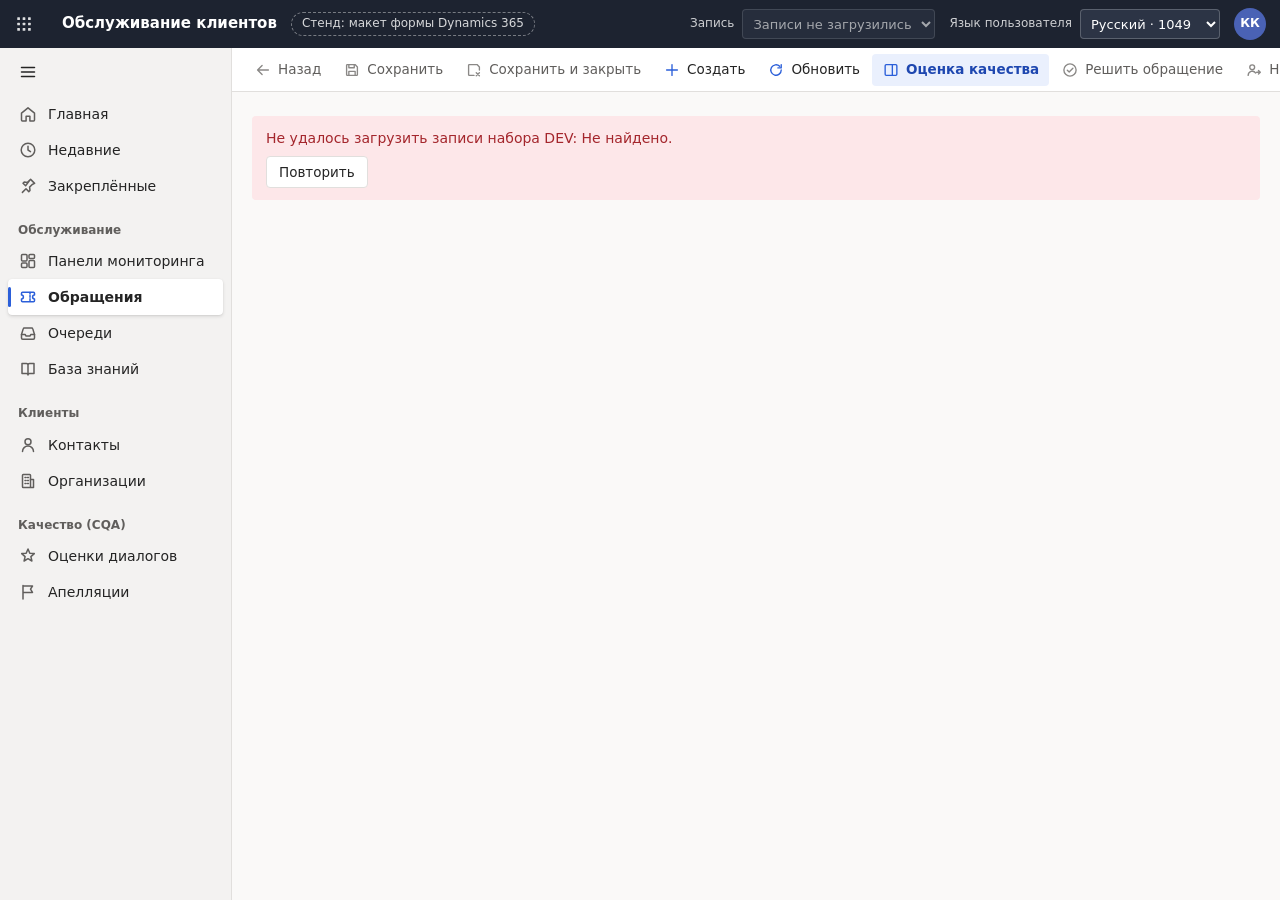
==== public/d365/index.html @ 546ca724 "feat: complete CQA system — evaluation engine, API, UI, Dynamics 365 stand - Evaluation engine: per-" ====
<!doctype html>
<html lang="ru">
<head>
  <meta charset="utf-8">
  <meta name="viewport" content="width=device-width, initial-scale=1">
  <!-- Макет страницы платформы. Сам макет тоже без inline-кода; веб-ресурс внутри iframe несёт свой CSP. -->
  <meta http-equiv="Content-Security-Policy" content="default-src 'self'; script-src 'self'; style-src 'self'; connect-src 'self'; img-src 'self' data:; frame-src 'self'; object-src 'none'; base-uri 'self'; form-action 'self'">
  <title>Стенд Dynamics 365 — форма обращения</title>
  <meta name="description" content="Макет формы обращения model-driven app: панель оценки качества CQA работает во вкладке «Качество» с ограничениями HTML web resource.">
  <link rel="icon" href="../favicon.svg" type="image/svg+xml">
  <link rel="stylesheet" href="shell.css">
  <!-- Команда формы — тот же JavaScript web resource, что загружается в решение Dynamics (классический скрипт). -->
  <script src="../js/embed/command.js" defer></script>
  <script type="module" src="js/main.js"></script>
</head>
<body class="d365-body">
  <div id="d365-root" class="d365">
    <noscript>
      <p class="d365-noscript">Для работы стенда нужен JavaScript.</p>
    </noscript>
  </div>
</body>
</html>
---- public/d365/shell.css ----
/* Стенд «Dynamics 365»: макет страницы model-driven app (форма обращения).
   Нейтральная компоновка платформы без логотипов и товарных знаков: верхняя панель, карта сайта,
   панель команд, шапка записи, вкладки, секции. Встраиваемая панель CQA живёт в iframe со своими стилями. */

.d365-body { margin: 0; background: #F3F2F1; }

.d365 {
  --d365-font: "Segoe UI", system-ui, -apple-system, Roboto, "Helvetica Neue", Arial, sans-serif;
  --d365-mono: ui-monospace, "SF Mono", Menlo, Consolas, monospace;
  --d365-bg: #F3F2F1;
  --d365-canvas: #FAF9F8;
  --d365-surface: #FFFFFF;
  --d365-ink: #242424;
  --d365-ink-2: #605E5C;
  --d365-ink-3: #8A8886;
  --d365-line: #E1DFDD;
  --d365-line-2: #EDEBE9;
  --d365-hover: rgb(0 0 0 / 5%);
  --d365-accent: #2B5FD9;
  --d365-accent-ink: #1E47B0;
  --d365-accent-bg: #EAF0FD;
  --d365-top: #1D2330;
  --d365-top-2: #2C3445;
  --d365-danger: #A4262C;
  --d365-danger-bg: #FDE7E9;
  --d365-warning: #6B4E00;
  --d365-warning-bg: #FFF4CE;
  --d365-shadow: 0 1.6px 3.6px rgb(0 0 0 / 12%), 0 0.3px 0.9px rgb(0 0 0 / 10%);
  --d365-radius: 6px;
  --d365-top-h: 48px;
  --d365-cmd-h: 44px;
  --d365-nav-w: 232px;
  --d365-nav-rail: 56px;
  min-height: 100vh;
  color: var(--d365-ink);
  font-family: var(--d365-font);
  font-size: 14px;
  line-height: 1.45;
  -webkit-font-smoothing: antialiased;
}
.d365 *, .d365 *::before, .d365 *::after { box-sizing: border-box; }
.d365 :where(h1, h2, h3, p, ul, ol, dl, dd) { margin: 0; }
.d365 :where(ul, ol) { padding: 0; list-style: none; }
.d365 :focus-visible { outline: 2px solid var(--d365-accent); outline-offset: 2px; }
.d365-noscript { padding: 24px; }
.d365-sr-only {
  position: absolute !important; width: 1px; height: 1px; padding: 0; margin: -1px;
  overflow: hidden; clip: rect(0 0 0 0); white-space: nowrap; border: 0;
}
.d365-num { font-variant-numeric: tabular-nums; }
.d365-text { line-height: 1.5; white-space: pre-wrap; overflow-wrap: anywhere; }
.d365-danger { color: var(--d365-danger); }
.d365-code { font-family: var(--d365-mono); font-size: 12px; line-height: 1.5; word-break: break-all; }

/* ---------- Верхняя панель ---------- */
.d365-app { display: flex; flex-direction: column; min-height: 100vh; }
.d365-top {
  position: sticky; top: 0; z-index: 30; display: flex; align-items: center; gap: 14px;
  height: var(--d365-top-h); padding-right: 14px; background: var(--d365-top); color: #FFFFFF;
}
.d365-top :focus-visible { outline-color: #FFFFFF; }
.d365-top__waffle { display: grid; place-items: center; flex: none; width: var(--d365-top-h); height: var(--d365-top-h); color: rgb(255 255 255 / 85%); }
.d365-top__app { font-size: 15px; font-weight: 600; white-space: nowrap; }
.d365-top__stand {
  padding: 2px 10px; border: 1px dashed rgb(255 255 255 / 40%); border-radius: 999px;
  font-size: 12px; color: rgb(255 255 255 / 82%); white-space: nowrap;
}
.d365-top__tools { display: flex; align-items: center; gap: 14px; min-width: 0; margin-left: auto; }
.d365-top__field { display: flex; align-items: center; gap: 8px; min-width: 0; font-size: 12px; color: rgb(255 255 255 / 78%); white-space: nowrap; }
.d365-select {
  height: 30px; max-width: 340px; min-width: 0; padding: 0 6px; border: 1px solid rgb(255 255 255 / 22%); border-radius: 4px;
  background: var(--d365-top-2); color: #FFFFFF; color-scheme: dark; font: inherit; font-size: 13px;
}
.d365-select--narrow { max-width: 150px; }
.d365-select:disabled { opacity: 0.6; }
.d365-top__avatar {
  display: grid; place-items: center; flex: none; width: 32px; height: 32px; border-radius: 50%;
  background: #4A62B5; font-size: 12px; font-weight: 600;
}

/* ---------- Карта сайта ---------- */
.d365-frame { display: flex; flex: 1; min-height: 0; }
.d365-nav {
  position: sticky; top: var(--d365-top-h); flex: none; width: var(--d365-nav-w); height: calc(100vh - var(--d365-top-h));
  overflow-y: auto; padding: 4px 0 16px; border-right: 1px solid var(--d365-line); background: var(--d365-bg);
}
.d365-nav__toggle { margin: 4px 12px; }
.d365-nav__group { padding: 4px 0; }
.d365-nav__title { padding: 10px 18px 4px; font-size: 12px; font-weight: 600; color: var(--d365-ink-2); white-space: nowrap; }
.d365-nav__item {
  position: relative; display: flex; align-items: center; gap: 10px; height: 36px; margin: 0 8px; padding: 0 10px;
  border-radius: 4px; color: var(--d365-ink); font-size: 14px; text-decoration: none; white-space: nowrap;
}
.d365-nav__icon { flex: none; color: var(--d365-ink-2); }
.d365-nav__label { overflow: hidden; text-overflow: ellipsis; }
.d365-nav__item--current { background: var(--d365-surface); font-weight: 600; box-shadow: var(--d365-shadow); }
.d365-nav__item--current::before {
  content: ""; position: absolute; top: 8px; bottom: 8px; left: 0; width: 3px; border-radius: 2px; background: var(--d365-accent);
}
.d365-nav__item--current .d365-nav__icon { color: var(--d365-accent); }
.d365-nav__item--link:hover { background: var(--d365-hover); }
.d365-nav--collapsed { width: var(--d365-nav-rail); }
.d365-nav--collapsed .d365-nav__label, .d365-nav--collapsed .d365-nav__title { display: none; }
.d365-nav--collapsed .d365-nav__item { justify-content: center; padding: 0; }

/* ---------- Основная область: команды и форма ---------- */
.d365-main { display: flex; flex: 1; flex-direction: column; min-width: 0; background: var(--d365-canvas); }
.d365-cmdbar {
  position: sticky; top: var(--d365-top-h); z-index: 20; display: flex; align-items: center; gap: 2px;
  height: var(--d365-cmd-h); padding: 0 12px; overflow-x: auto; border-bottom: 1px solid var(--d365-line); background: var(--d365-surface);
}
.d365-cmd {
  display: inline-flex; flex: none; align-items: center; gap: 6px; height: 32px; padding: 0 10px; border: 0; border-radius: 4px;
  background: transparent; color: var(--d365-ink); font: inherit; font-size: 13.5px; white-space: nowrap; cursor: pointer;
}
.d365-cmd svg { color: var(--d365-accent); }
.d365-cmd:hover { background: var(--d365-hover); }
.d365-cmd--inert { color: var(--d365-ink-2); cursor: default; }
.d365-cmd--inert svg { color: var(--d365-ink-3); }
.d365-cmd--inert:hover { background: transparent; }
.d365-cmd--primary { background: var(--d365-accent-bg); color: var(--d365-accent-ink); font-weight: 600; }
.d365-cmd--primary:hover { background: #DCE6FB; }

.d365-form { display: grid; align-content: start; gap: 12px; padding: 16px 20px 32px; }
.d365-loading { padding: 12px 4px; color: var(--d365-ink-2); }
.d365-notices:empty { display: none; }
.d365-notice {
  display: flex; align-items: center; justify-content: space-between; gap: 12px;
  padding: 6px 8px 6px 14px; border-radius: 4px; font-size: 13px;
}
.d365-notice--error { background: var(--d365-danger-bg); color: var(--d365-danger); }
.d365-notice--warning { background: var(--d365-warning-bg); color: var(--d365-warning); }
.d365-notice__close { font-size: 18px; line-height: 1; }

/* Шапка записи */
.d365-rec {
  display: flex; flex-wrap: wrap; align-items: center; justify-content: space-between; gap: 12px 32px;
  padding: 14px 18px; border-radius: var(--d365-radius); background: var(--d365-surface); box-shadow: var(--d365-shadow);
}
.d365-rec__id { display: flex; align-items: center; gap: 12px; min-width: 0; }
.d365-rec__icon {
  display: grid; place-items: center; flex: none; width: 40px; height: 40px; border-radius: 6px;
  background: #6B5BD2; color: #FFFFFF; font-size: 14px; font-weight: 700;
}
.d365-rec__names { display: grid; gap: 2px; min-width: 0; }
.d365-rec__title { font-size: 20px; font-weight: 600; line-height: 1.3; overflow-wrap: anywhere; }
.d365-rec__sub { font-size: 13px; color: var(--d365-ink-2); }
.d365-rec__fields { display: flex; flex-wrap: wrap; gap: 8px 28px; }
.d365-rec__field dt { font-size: 12px; color: var(--d365-ink-2); }
.d365-rec__field dd { font-size: 14px; font-weight: 600; white-space: nowrap; }

/* Вкладки */
.d365-tabs { display: flex; gap: 4px; padding: 0 6px; overflow-x: auto; border-bottom: 1px solid var(--d365-line); }
.d365-tab {
  position: relative; flex: none; height: 40px; padding: 0 14px; border: 0; background: transparent;
  color: var(--d365-ink-2); font: inherit; font-size: 14px; cursor: pointer;
}
.d365-tab:hover { color: var(--d365-ink); }
.d365-tab[aria-selected="true"] { color: var(--d365-ink); font-weight: 600; }
.d365-tab[aria-selected="true"]::after {
  content: ""; position: absolute; right: 12px; bottom: -1px; left: 12px; height: 3px; border-radius: 2px; background: var(--d365-accent);
}
.d365-tabpanel { outline: none; }

/* Секции формы */
.d365-columns { display: grid; grid-template-columns: minmax(0, 1.4fr) minmax(0, 1fr); align-items: start; gap: 12px; }
.d365-columns--quality { grid-template-columns: minmax(0, 2fr) minmax(280px, 1fr); }
.d365-stack { display: grid; gap: 12px; }
.d365-card {
  display: grid; align-content: start; gap: 12px; min-width: 0; padding: 14px 18px 18px;
  border-radius: var(--d365-radius); background: var(--d365-surface); box-shadow: var(--d365-shadow);
}
.d365-card__title { font-size: 15px; font-weight: 600; }
.d365-fields { display: grid; grid-template-columns: repeat(2, minmax(0, 1fr)); gap: 14px 24px; }
.d365-field__label { font-size: 12px; color: var(--d365-ink-2); }
.d365-field__value { font-size: 14px; overflow-wrap: anywhere; }
.d365-quality { display: grid; gap: 10px; }
.d365-quality__score { font-size: 22px; font-weight: 600; font-variant-numeric: tabular-nums; }
.d365-quality__note { color: var(--d365-danger); }
.d365-quality__actions { display: flex; flex-wrap: wrap; gap: 8px; }
.d365-btn {
  display: inline-flex; align-items: center; gap: 6px; width: fit-content; height: 32px; padding: 0 12px;
  border: 1px solid var(--d365-line); border-radius: 4px; background: var(--d365-surface); color: var(--d365-ink);
  font: inherit; font-size: 13.5px; cursor: pointer;
}
.d365-btn svg { color: var(--d365-accent); }
.d365-btn:hover { background: #F5F5F5; }
.d365-btn--ghost { border-color: transparent; background: var(--d365-accent-bg); color: var(--d365-accent-ink); }
.d365-btn--ghost:hover { background: #DCE6FB; }
.d365-icon-btn {
  display: inline-grid; place-items: center; flex: none; width: 32px; height: 32px; padding: 0; border: 0; border-radius: 4px;
  background: transparent; color: inherit; font: inherit; cursor: pointer;
}
.d365-icon-btn:hover { background: var(--d365-hover); }

/* Хронология */
.d365-tl__item { display: grid; grid-template-columns: 32px minmax(0, 1fr); gap: 12px; padding: 10px 0; border-bottom: 1px solid var(--d365-line-2); }
.d365-tl__item:last-child { border-bottom: 0; }
.d365-tl__avatar { display: grid; place-items: center; width: 32px; height: 32px; border-radius: 50%; background: #EDEBE9; color: #323130; font-size: 12px; font-weight: 700; }
.d365-tl__item--operator .d365-tl__avatar { background: #DFF6DD; color: #0B6A0B; }
.d365-tl__item--bot .d365-tl__avatar { background: #E8EFFD; color: #2A4FA8; }
.d365-tl__item--system .d365-tl__avatar { background: #F3F2F1; color: var(--d365-ink-2); }
.d365-tl__body { display: grid; gap: 2px; min-width: 0; }
.d365-tl__meta { display: flex; flex-wrap: wrap; gap: 4px 10px; font-size: 12.5px; color: var(--d365-ink-2); }
.d365-tl__meta strong { color: var(--d365-ink); font-weight: 600; }
.d365-tl__text { font-size: 14px; line-height: 1.5; white-space: pre-wrap; overflow-wrap: anywhere; }
.d365-tl__item--system .d365-tl__text { font-style: italic; color: var(--d365-ink-2); }

/* Вкладка «Качество»: элемент веб-ресурса и пояснение стенда */
.d365-wr { gap: 10px; padding: 12px 12px 14px; }
.d365-wr .d365-card__title { padding: 2px 6px 0; }
.d365-wr__frame {
  display: block; width: 100%; height: max(560px, calc(100vh - 300px)); border: 0; border-radius: 4px;
  outline: 1px solid var(--d365-line-2); background: #FFFFFF;
}
.d365-embed-info { display: grid; gap: 14px; }
.d365-dl { display: grid; gap: 10px; }
.d365-dl__row dt { font-size: 12px; color: var(--d365-ink-2); }
.d365-dl__row dd { margin-top: 2px; font-size: 13px; overflow-wrap: anywhere; }
.d365-dl__row dd.d365-code { padding: 4px 6px; border-radius: 4px; background: var(--d365-bg); }

/* Состояния */
.d365-skeleton { display: grid; gap: 12px; }
.d365-skeleton__line { display: block; height: 14px; border-radius: 4px; background: var(--d365-line-2); }
.d365-skeleton__line:nth-child(3n) { width: 70%; }
.d365-skeleton__line:nth-child(3n + 1) { width: 90%; }
.d365-error { display: grid; justify-items: start; gap: 8px; padding: 12px 14px; border-radius: 4px; background: var(--d365-danger-bg); color: var(--d365-danger); }
.d365-error--page { margin-top: 8px; }

/* Боковая панель navigateTo (target: 2, position: 2) */
.d365-side {
  position: fixed; inset: 0 0 0 auto; width: min(var(--d365-side-w, 480px), 100vw); max-width: 100vw;
  height: 100vh; max-height: 100vh; margin: 0; padding: 0; border: 0; background: var(--d365-surface); color: var(--d365-ink);
  box-shadow: -8px 0 28px rgb(0 0 0 / 18%); font-family: var(--d365-font);
}
.d365-side[open] { display: flex; flex-direction: column; animation: d365-slide 220ms cubic-bezier(0.16, 1, 0.3, 1); }
.d365-side::backdrop { background: rgb(0 0 0 / 40%); }
.d365-side--center { inset: 0; height: min(80vh, 760px); margin: auto; border-radius: 8px; }
.d365-side__head {
  display: flex; align-items: center; justify-content: space-between; gap: 12px;
  padding: 10px 12px 10px 20px; border-bottom: 1px solid var(--d365-line);
}
.d365-side__title { font-size: 16px; font-weight: 600; }
.d365-side__body { flex: 1; min-height: 0; }
.d365-side__frame { display: block; width: 100%; height: 100%; border: 0; }
@keyframes d365-slide { from { opacity: 0; transform: translateX(32px); } to { opacity: 1; transform: none; } }

/* ---------- Адаптивность ---------- */
@media (max-width: 1279px) {
  .d365-select { max-width: 260px; }
}
@media (max-width: 1199px) {
  .d365-nav { width: var(--d365-nav-rail); }
  .d365-nav__toggle { display: none; }
  .d365-nav__label, .d365-nav__title { display: none; }
  .d365-nav__item { justify-content: center; padding: 0; }
  .d365-columns, .d365-columns--quality { grid-template-columns: minmax(0, 1fr); }
  .d365-top__stand { display: none; }
}
@media (max-width: 860px) {
  .d365-top__field > span { position: absolute; width: 1px; height: 1px; overflow: hidden; clip: rect(0 0 0 0); }
  .d365-select { max-width: 200px; }
}
@media (max-width: 720px) {
  .d365-nav { display: none; }
  .d365-form { padding: 12px 10px 24px; }
  .d365-fields { grid-template-columns: minmax(0, 1fr); }
  .d365-top__app { display: none; }
}
@media (prefers-reduced-motion: reduce) {
  .d365-side[open] { animation: none; }
}
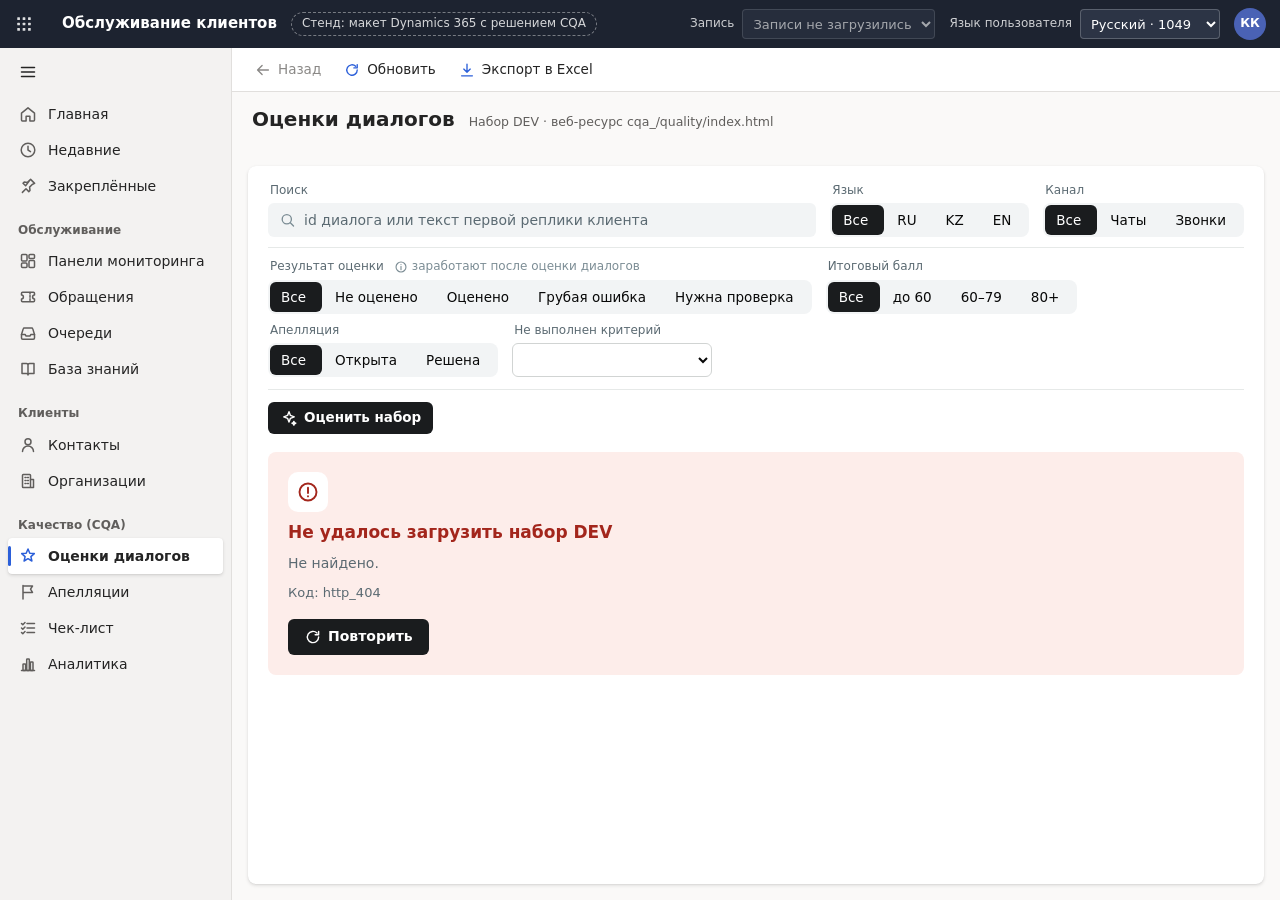
==== commit 74396a1d: "feat: CQA inside Dynamics 365, Postgres storage, jury login, README and slides - Dynamics 365 shell:" ====
--- a/public/d365/index.html
+++ b/public/d365/index.html
@@ -3,10 +3,10 @@
 <head>
   <meta charset="utf-8">
   <meta name="viewport" content="width=device-width, initial-scale=1">
-  <!-- Макет страницы платформы. Сам макет тоже без inline-кода; веб-ресурс внутри iframe несёт свой CSP. -->
+  <!-- Макет страницы платформы. Сам макет тоже без inline-кода; веб-ресурсы внутри iframe несут свой CSP. -->
   <meta http-equiv="Content-Security-Policy" content="default-src 'self'; script-src 'self'; style-src 'self'; connect-src 'self'; img-src 'self' data:; frame-src 'self'; object-src 'none'; base-uri 'self'; form-action 'self'">
-  <title>Стенд Dynamics 365 — форма обращения</title>
-  <meta name="description" content="Макет формы обращения model-driven app: панель оценки качества CQA работает во вкладке «Качество» с ограничениями HTML web resource.">
+  <title>Стенд Dynamics 365 — решение CQA</title>
+  <meta name="description" content="Макет model-driven app с решением CQA: экраны оценки качества — веб-ресурсы в области содержимого, панель оценки — во вкладке «Качество» формы обращения.">
   <link rel="icon" href="../favicon.svg" type="image/svg+xml">
   <link rel="stylesheet" href="shell.css">
   <!-- Команда формы — тот же JavaScript web resource, что загружается в решение Dynamics (классический скрипт). -->
--- a/public/d365/shell.css
+++ b/public/d365/shell.css
@@ -42,6 +42,7 @@
 .d365 :where(h1, h2, h3, p, ul, ol, dl, dd) { margin: 0; }
 .d365 :where(ul, ol) { padding: 0; list-style: none; }
 .d365 :focus-visible { outline: 2px solid var(--d365-accent); outline-offset: 2px; }
+.d365 :is(h1, h2)[tabindex="-1"]:focus { outline: none; } /* цель программного фокуса после перехода на страницу */
 .d365-noscript { padding: 24px; }
 .d365-sr-only {
   position: absolute !important; width: 1px; height: 1px; padding: 0; margin: -1px;
@@ -79,6 +80,7 @@
 }
 
 /* ---------- Карта сайта ---------- */
+/* Пункты, которые открывают страницы, — ссылки (средняя кнопка открывает их в новой вкладке, как в Dynamics). */
 .d365-frame { display: flex; flex: 1; min-height: 0; }
 .d365-nav {
   position: sticky; top: var(--d365-top-h); flex: none; width: var(--d365-nav-w); height: calc(100vh - var(--d365-top-h));
@@ -99,6 +101,13 @@
 }
 .d365-nav__item--current .d365-nav__icon { color: var(--d365-accent); }
 .d365-nav__item--link:hover { background: var(--d365-hover); }
+.d365-nav__item--current.d365-nav__item--link:hover { background: var(--d365-surface); }
+.d365-nav__badge {
+  display: inline-grid; place-items: center; flex: none; min-width: 20px; height: 20px; margin-left: auto; padding: 0 6px;
+  border-radius: 10px; background: var(--d365-accent); color: #FFFFFF; font-size: 12px; font-weight: 600; font-variant-numeric: tabular-nums;
+}
+.d365-nav__badge[hidden] { display: none; }
+.d365-nav--collapsed .d365-nav__badge { position: absolute; top: 3px; right: 6px; min-width: 16px; height: 16px; padding: 0 4px; font-size: 10.5px; }
 .d365-nav--collapsed { width: var(--d365-nav-rail); }
 .d365-nav--collapsed .d365-nav__label, .d365-nav--collapsed .d365-nav__title { display: none; }
 .d365-nav--collapsed .d365-nav__item { justify-content: center; padding: 0; }
@@ -120,9 +129,20 @@
 .d365-cmd--inert:hover { background: transparent; }
 .d365-cmd--primary { background: var(--d365-accent-bg); color: var(--d365-accent-ink); font-weight: 600; }
 .d365-cmd--primary:hover { background: #DCE6FB; }
+.d365-cmd[aria-disabled="true"] { color: var(--d365-ink-3); cursor: default; }
+.d365-cmd[aria-disabled="true"] svg { color: var(--d365-ink-3); }
+.d365-cmd[aria-disabled="true"]:hover { background: transparent; }
+a.d365-cmd { text-decoration: none; }
+
+/* Область содержимого: страница веб-ресурса заполняет высоту окна и прокручивается внутри iframe,
+   форма и представление прокручиваются вместе со страницей. */
+.d365-content { display: flex; flex-direction: column; min-width: 0; }
+.d365-main--fill { height: calc(100vh - var(--d365-top-h)); }
+.d365-main--fill .d365-content { flex: 1; min-height: 0; }
 
 .d365-form { display: grid; align-content: start; gap: 12px; padding: 16px 20px 32px; }
 .d365-loading { padding: 12px 4px; color: var(--d365-ink-2); }
+.d365-notices { padding: 12px 20px 0; }
 .d365-notices:empty { display: none; }
 .d365-notice {
   display: flex; align-items: center; justify-content: space-between; gap: 12px;
@@ -219,6 +239,41 @@
 .d365-dl__row dd { margin-top: 2px; font-size: 13px; overflow-wrap: anywhere; }
 .d365-dl__row dd.d365-code { padding: 4px 6px; border-radius: 4px; background: var(--d365-bg); }
 
+/* Страница веб-ресурса и представление: заголовок вида, под ним содержимое */
+.d365-view { display: flex; flex: 1; flex-direction: column; min-height: 0; }
+.d365-view__head { display: flex; flex-wrap: wrap; align-items: baseline; gap: 2px 14px; padding: 14px 20px 10px; }
+.d365-view__title { font-size: 20px; font-weight: 600; line-height: 1.3; outline: none; }
+.d365-view__sub { font-size: 12.5px; color: var(--d365-ink-2); overflow-wrap: anywhere; }
+.d365-view__frame { display: block; flex: 1; width: 100%; min-height: 360px; border: 0; background: var(--d365-canvas); }
+
+/* Представление записей (сетка) */
+.d365-grid__wrap {
+  margin: 0 20px 28px; overflow-x: auto; border-radius: var(--d365-radius);
+  background: var(--d365-surface); box-shadow: var(--d365-shadow);
+}
+.d365-grid { width: 100%; min-width: 720px; border-collapse: collapse; table-layout: fixed; font-size: 13.5px; }
+.d365-grid__th {
+  padding: 10px 12px; border-bottom: 1px solid var(--d365-line); background: var(--d365-surface);
+  font-size: 12.5px; font-weight: 600; text-align: left; color: var(--d365-ink-2); white-space: nowrap;
+}
+.d365-grid__col-id { width: 136px; }
+.d365-grid__col-channel { width: 84px; }
+.d365-grid__col-lang { width: 104px; }
+.d365-grid__col-count { width: 72px; }
+.d365-grid__col-score { width: 188px; }
+.d365-grid__col-appeal { width: 104px; }
+.d365-grid__cell {
+  padding: 9px 12px; border-bottom: 1px solid var(--d365-line-2); font-weight: 400; text-align: left;
+  vertical-align: top; overflow: hidden; text-overflow: ellipsis; white-space: nowrap;
+}
+.d365-grid__row { cursor: pointer; }
+.d365-grid__row:hover > .d365-grid__cell { background: #F5F5F5; }
+.d365-grid__row:last-child > .d365-grid__cell { border-bottom: 0; }
+.d365-grid__link { border-radius: 2px; color: var(--d365-accent-ink); font-weight: 600; text-decoration: none; }
+.d365-grid__link:hover { text-decoration: underline; }
+.d365-grid__state:empty { display: none; }
+.d365-grid__state { padding: 12px 16px; }
+
 /* Состояния */
 .d365-skeleton { display: grid; gap: 12px; }
 .d365-skeleton__line { display: block; height: 14px; border-radius: 4px; background: var(--d365-line-2); }
@@ -246,6 +301,11 @@
 @keyframes d365-slide { from { opacity: 0; transform: translateX(32px); } to { opacity: 1; transform: none; } }
 
 /* ---------- Адаптивность ---------- */
+@media (max-width: 1365px) {
+  /* Неактивные команды (декорация) — только значком, чтобы рабочие команды формы помещались в панель */
+  .d365-cmd--inert { padding: 0 8px; }
+  .d365-cmd--inert span { display: none; }
+}
 @media (max-width: 1279px) {
   .d365-select { max-width: 260px; }
 }
@@ -261,9 +321,19 @@
   .d365-top__field > span { position: absolute; width: 1px; height: 1px; overflow: hidden; clip: rect(0 0 0 0); }
   .d365-select { max-width: 200px; }
 }
+@media (max-width: 900px) {
+  .d365-grid__col-channel, .d365-grid__col-lang, .d365-grid__col-count,
+  .d365-grid__cell:nth-child(3), .d365-grid__cell:nth-child(4), .d365-grid__cell:nth-child(5) { display: none; }
+  .d365-grid { min-width: 520px; }
+}
 @media (max-width: 720px) {
-  .d365-nav { display: none; }
+  /* Карта сайта остаётся узкой полосой иконок: по ней ходят между страницами CQA */
+  .d365 { --d365-nav-rail: 48px; }
+  .d365-nav__item { margin: 0 4px; }
   .d365-form { padding: 12px 10px 24px; }
+  .d365-view__head { padding: 12px 12px 8px; }
+  .d365-grid__wrap { margin-inline: 10px; }
+  .d365-notices { padding-inline: 10px; }
   .d365-fields { grid-template-columns: minmax(0, 1fr); }
   .d365-top__app { display: none; }
 }
